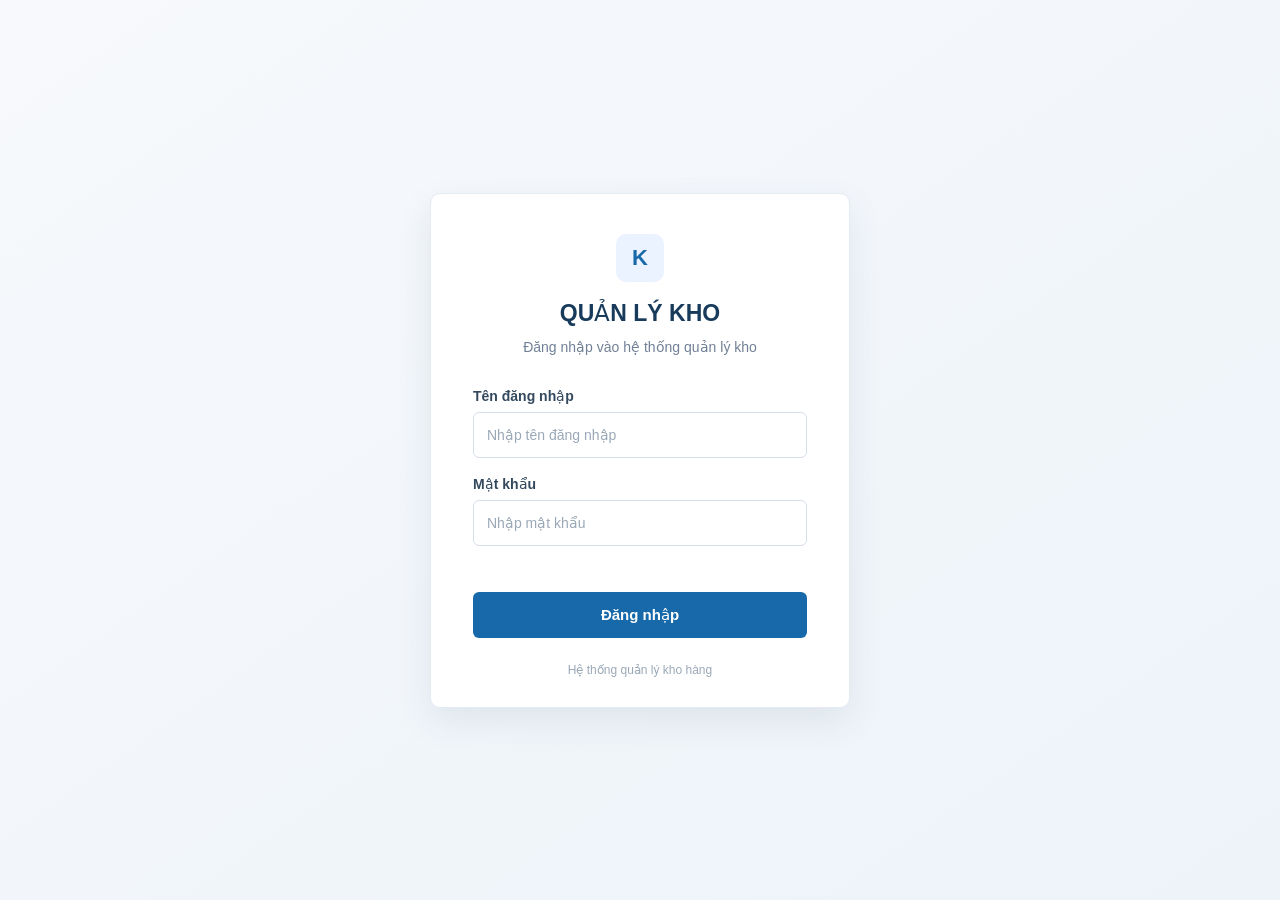
==== fontend/html/DangNhap.html @ 62e34dad "thêm đăng nhập , giao diện , trang chủ , thay đổi 1 vài thứ ở phần đăng nhập của nhân viên" ====
<!DOCTYPE html>
<html lang="vi">
<head>
    <meta charset="UTF-8">
    <meta name="viewport" content="width=device-width, initial-scale=1.0">
    <title>Đăng nhập | Quản lý kho</title>
    <link rel="stylesheet" href="../css/styleDN.css">
</head>
<body>
    <main class="login-page">
        <section class="login-card" aria-labelledby="page-title">
            <div class="brand-mark" aria-hidden="true">K</div>
            <h1 id="page-title">QUẢN LÝ KHO</h1>
            <p class="subtitle">Đăng nhập vào hệ thống quản lý kho</p>

            <form class="login-form">
                <div class="form-group">
                    <label for="username">Tên đăng nhập</label>
                    <input
                        type="text"
                        id="username"
                        name="username"
                        placeholder="Nhập tên đăng nhập"
                        autocomplete="username"
                    >
                </div>

                <div class="form-group">
                    <label for="password">Mật khẩu</label>
                    <input
                        type="password"
                        id="password"
                        name="password"
                        placeholder="Nhập mật khẩu"
                        autocomplete="current-password"
                    >
                </div>

                <!-- Khu vực để bổ sung thông báo đăng nhập sau này. -->
                <p class="login-message" aria-live="polite"></p>

                <button type="button" class="login-button">Đăng nhập</button>
            </form>

            <p class="footer-note">Hệ thống quản lý kho hàng</p>
        </section>
    </main>
</body>
</html>
---- fontend/css/styleDN.css ----
/* Thiết lập màu sắc và kiểu chữ chung cho trang đăng nhập. */
:root {
    font-family: "Segoe UI", Tahoma, sans-serif;
    color: #243447;
    background: #f3f6fa;
    font-synthesis: none;
    text-rendering: optimizeLegibility;
}

* {
    box-sizing: border-box;
}

body {
    min-width: 320px;
    min-height: 100vh;
    margin: 0;
}

/* Căn card vào giữa màn hình trên cả máy tính và điện thoại. */
.login-page {
    display: grid;
    min-height: 100vh;
    place-items: center;
    padding: 32px 20px;
    background: linear-gradient(145deg, #f7f9fc 0%, #edf3f9 100%);
}

.login-card {
    width: min(100%, 420px);
    padding: 40px 42px 30px;
    border: 1px solid #e5ebf2;
    border-radius: 10px;
    background: #ffffff;
    box-shadow: 0 14px 36px rgba(35, 63, 94, 0.09);
    text-align: center;
}

.brand-mark {
    display: grid;
    width: 48px;
    height: 48px;
    margin: 0 auto 18px;
    place-items: center;
    border-radius: 10px;
    background: #eaf3ff;
    color: #1769aa;
    font-size: 22px;
    font-weight: 700;
}

h1 {
    margin: 0;
    color: #183b5b;
    font-size: 23px;
    font-weight: 700;
}

.subtitle {
    margin: 10px 0 30px;
    color: #718096;
    font-size: 14px;
    line-height: 1.5;
}

.login-form {
    text-align: left;
}

.form-group {
    margin-bottom: 18px;
}

.form-group label {
    display: block;
    margin-bottom: 8px;
    color: #34495e;
    font-size: 14px;
    font-weight: 600;
}

.form-group input {
    width: 100%;
    min-height: 46px;
    padding: 11px 13px;
    border: 1px solid #d6dee8;
    border-radius: 6px;
    outline: none;
    background: #ffffff;
    color: #243447;
    font: inherit;
    font-size: 14px;
    transition: border-color 160ms ease, box-shadow 160ms ease;
}

.form-group input::placeholder {
    color: #9aa8b7;
}

.form-group input:focus {
    border-color: #2878bd;
    box-shadow: 0 0 0 3px rgba(40, 120, 189, 0.13);
}

/* Chừa sẵn chiều cao để thông báo không làm xô lệch nút. */
.login-message {
    min-height: 20px;
    margin: -4px 0 12px;
    color: #c0392b;
    font-size: 13px;
}

.login-button {
    width: 100%;
    min-height: 46px;
    border: 0;
    border-radius: 6px;
    background: #1769aa;
    color: #ffffff;
    cursor: pointer;
    font: inherit;
    font-size: 15px;
    font-weight: 600;
    transition: background-color 160ms ease, box-shadow 160ms ease, transform 160ms ease;
}

.login-button:hover {
    transform: translateY(-1px);
    background: #125b96;
    box-shadow: 0 5px 12px rgba(23, 105, 170, 0.2);
}

.login-button:focus-visible {
    outline: 3px solid rgba(40, 120, 189, 0.3);
    outline-offset: 3px;
}

.footer-note {
    margin: 25px 0 0;
    color: #9aa8b7;
    font-size: 12px;
}

@media (max-width: 480px) {
    .login-page {
        padding: 20px 16px;
    }

    .login-card {
        padding: 32px 24px 26px;
    }
}
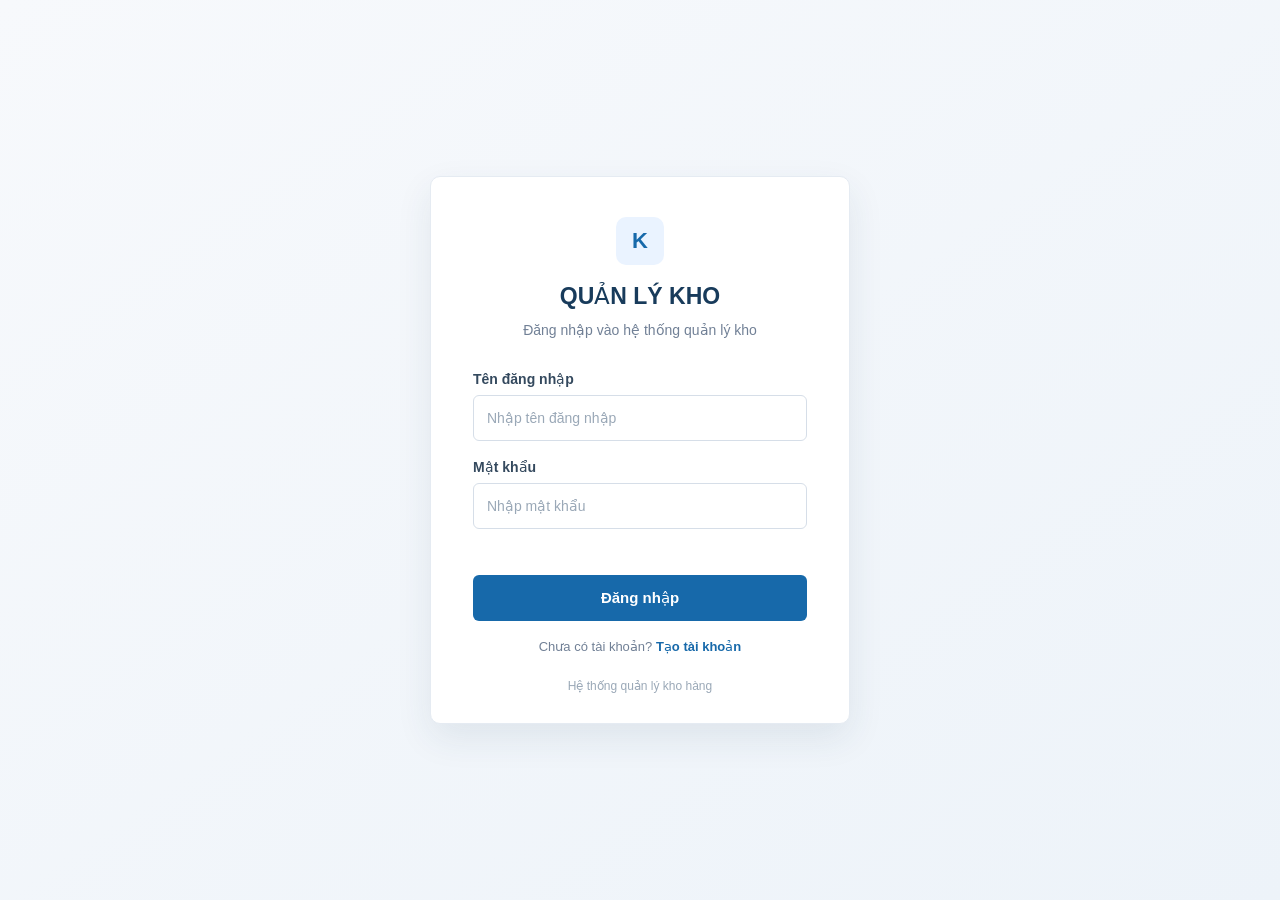
==== commit e74175b3: "cập nhật giao diện đăng nhập" ====
--- a/fontend/html/DangNhap.html
+++ b/fontend/html/DangNhap.html
@@ -42,6 +42,7 @@
                 <button type="button" class="login-button">Đăng nhập</button>
             </form>
 
+            <p class="register-note">Chưa có tài khoản? <a href="#">Tạo tài khoản</a></p>
             <p class="footer-note">Hệ thống quản lý kho hàng</p>
         </section>
     </main>
--- a/fontend/css/styleDN.css
+++ b/fontend/css/styleDN.css
@@ -135,6 +135,28 @@
     outline-offset: 3px;
 }
 
+.register-note {
+    margin: 18px 0 0;
+    color: #718096;
+    font-size: 13px;
+}
+
+.register-note a {
+    color: #1769aa;
+    font-weight: 600;
+    text-decoration: none;
+}
+
+.register-note a:hover {
+    text-decoration: underline;
+}
+
+.register-note a:focus-visible {
+    border-radius: 2px;
+    outline: 2px solid rgba(40, 120, 189, 0.45);
+    outline-offset: 2px;
+}
+
 .footer-note {
     margin: 25px 0 0;
     color: #9aa8b7;
